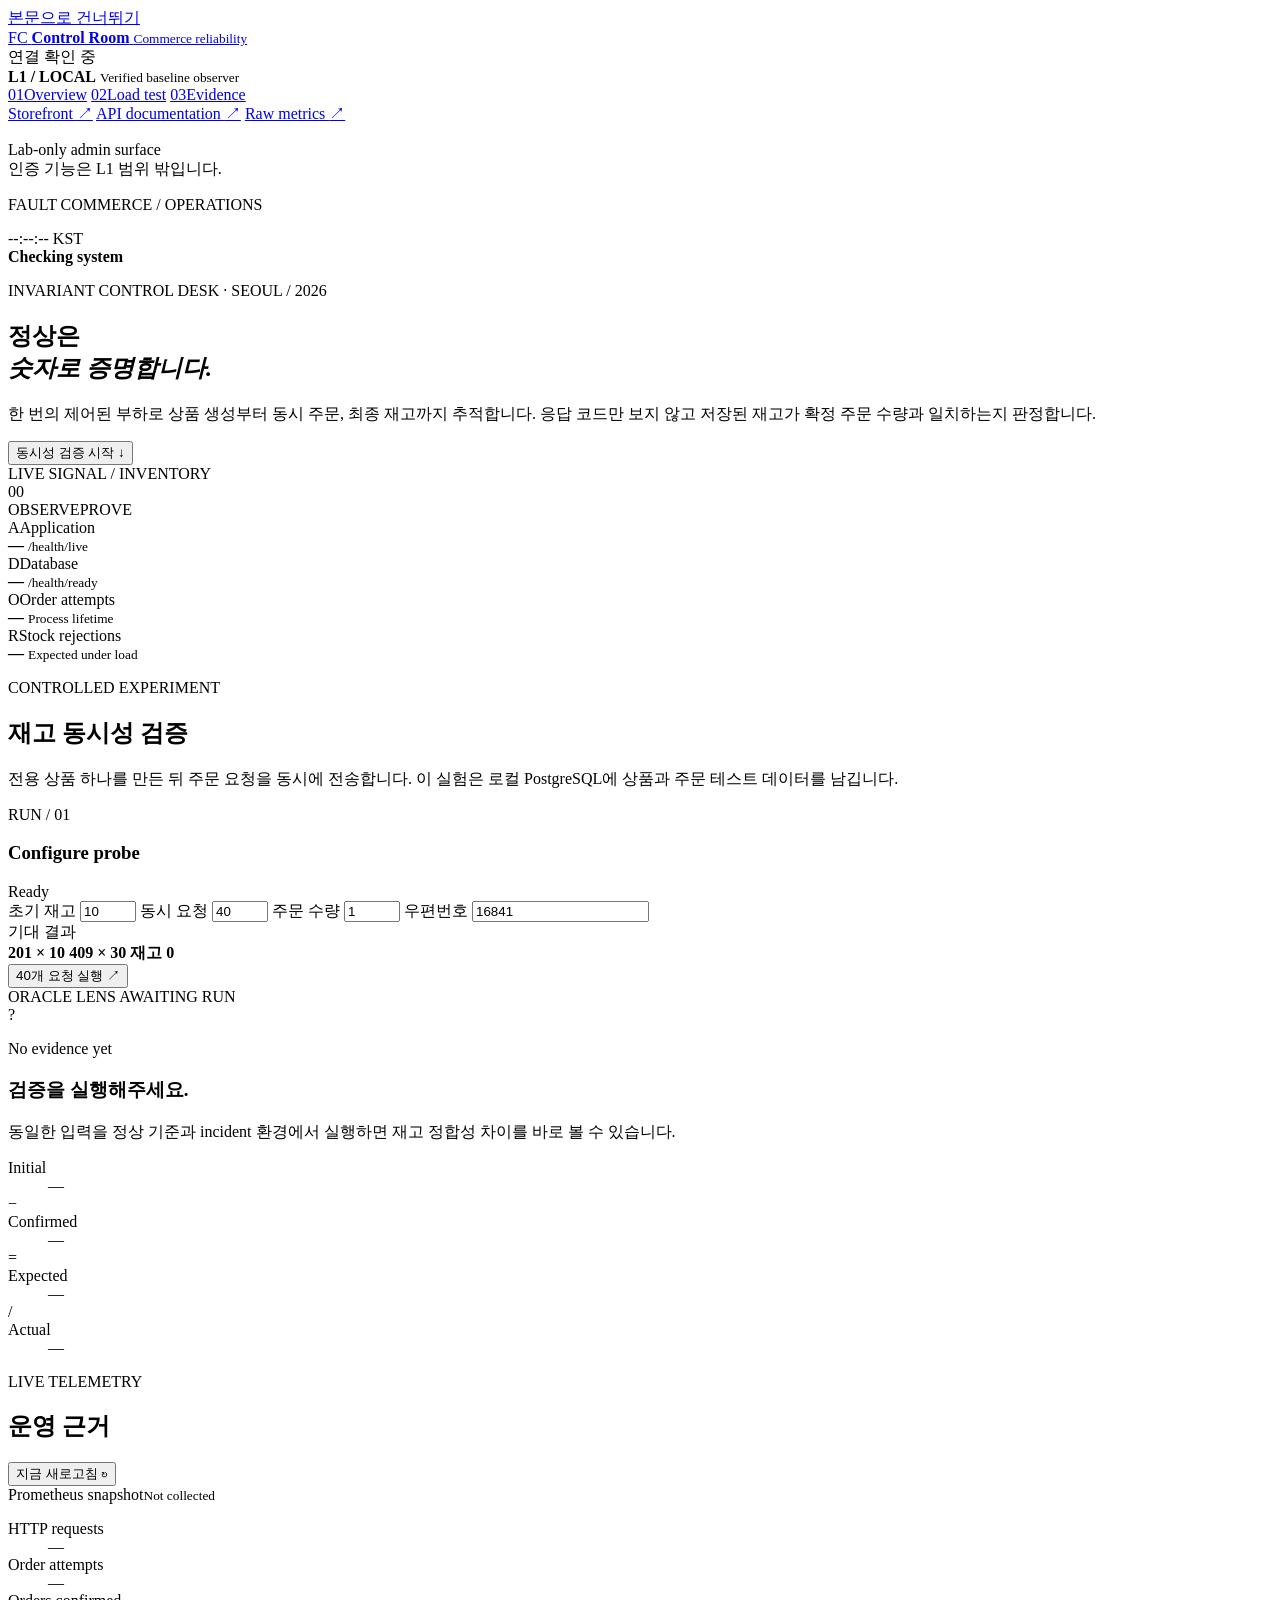
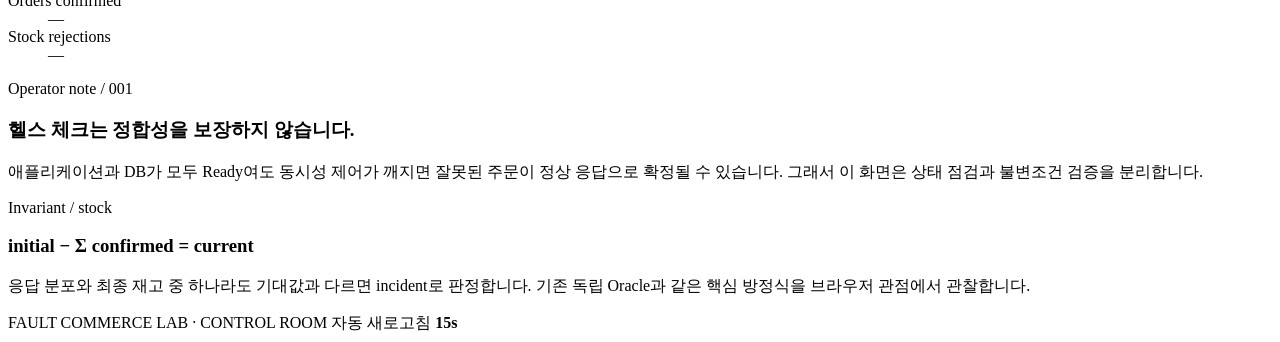
==== app/frontend/admin.html @ 38551f76 "feat: add admin concurrency control room" ====
<!doctype html>
<html lang="ko">
<head>
  <meta charset="utf-8">
  <meta name="viewport" content="width=device-width, initial-scale=1">
  <meta name="description" content="Fault Commerce Lab 운영 상태와 재고 동시성 불변조건을 검증하는 관리자 관찰 대시보드.">
  <meta name="theme-color" content="#101815">
  <title>Control Room · Fault Commerce Lab</title>
  <link rel="icon" href="/static/favicon.svg" type="image/svg+xml">
  <link rel="stylesheet" href="/static/admin.css">
  <script src="/static/admin.js" defer></script>
</head>
<body>
  <a class="skip-link" href="#main">본문으로 건너뛰기</a>

  <div class="control-room">
    <aside class="sidebar">
      <a class="operator-brand" href="/" aria-label="Fault Commerce Lab 스토어로 이동">
        <span class="brand-mark" aria-hidden="true"><span>F</span><span>C</span></span>
        <span>
          <strong>Control Room</strong>
          <small>Commerce reliability</small>
        </span>
      </a>

      <div class="environment-card">
        <div>
          <span class="environment-dot" data-environment-dot></span>
          <span data-environment-label>연결 확인 중</span>
        </div>
        <strong>L1 / LOCAL</strong>
        <small>Verified baseline observer</small>
      </div>

      <nav class="operator-nav" aria-label="관리자 메뉴">
        <a class="is-active" href="#overview"><span>01</span>Overview</a>
        <a href="#load-test"><span>02</span>Load test</a>
        <a href="#evidence"><span>03</span>Evidence</a>
      </nav>

      <div class="sidebar-links">
        <a href="/">Storefront <span aria-hidden="true">↗</span></a>
        <a href="/docs" target="_blank" rel="noreferrer">API documentation <span aria-hidden="true">↗</span></a>
        <a href="/metrics" target="_blank" rel="noreferrer">Raw metrics <span aria-hidden="true">↗</span></a>
      </div>

      <p class="sidebar-note">
        Lab-only admin surface<br>
        인증 기능은 L1 범위 밖입니다.
      </p>
    </aside>

    <main class="workspace" id="main">
      <header class="workspace-header">
        <div>
          <p>FAULT COMMERCE / OPERATIONS</p>
          <span data-clock>--:--:-- KST</span>
        </div>
        <div class="system-pill" data-system-pill>
          <span></span>
          <strong data-system-status>Checking system</strong>
        </div>
      </header>

      <section class="overview" id="overview">
        <div class="overview-copy">
          <p class="eyebrow">INVARIANT CONTROL DESK · SEOUL / 2026</p>
          <h1>정상은<br><em>숫자로 증명합니다.</em></h1>
          <p>
            한 번의 제어된 부하로 상품 생성부터 동시 주문, 최종 재고까지 추적합니다.
            응답 코드만 보지 않고 저장된 재고가 확정 주문 수량과 일치하는지 판정합니다.
          </p>
          <button class="primary-action" type="button" data-run-shortcut>
            동시성 검증 시작 <span aria-hidden="true">↓</span>
          </button>
        </div>

        <div class="overview-signal" aria-hidden="true">
          <div class="signal-frame">
            <span class="frame-label">LIVE SIGNAL / INVENTORY</span>
            <div class="signal-number" data-signal-number>00</div>
            <div class="signal-bars">
              <i></i><i></i><i></i><i></i><i></i><i></i><i></i><i></i>
            </div>
            <div class="signal-axis"><span>OBSERVE</span><span>PROVE</span></div>
          </div>
        </div>
      </section>

      <section class="health-grid" aria-label="시스템 상태">
        <article>
          <div class="card-label"><span>A</span>Application</div>
          <strong data-live-value>—</strong>
          <small>/health/live</small>
        </article>
        <article>
          <div class="card-label"><span>D</span>Database</div>
          <strong data-ready-value>—</strong>
          <small>/health/ready</small>
        </article>
        <article>
          <div class="card-label"><span>O</span>Order attempts</div>
          <strong data-attempt-value>—</strong>
          <small>Process lifetime</small>
        </article>
        <article>
          <div class="card-label"><span>R</span>Stock rejections</div>
          <strong data-rejection-value>—</strong>
          <small>Expected under load</small>
        </article>
      </section>

      <section class="test-section" id="load-test">
        <div class="section-heading">
          <div>
            <p class="eyebrow">CONTROLLED EXPERIMENT</p>
            <h2>재고 동시성 검증</h2>
          </div>
          <p>
            전용 상품 하나를 만든 뒤 주문 요청을 동시에 전송합니다.
            이 실험은 로컬 PostgreSQL에 상품과 주문 테스트 데이터를 남깁니다.
          </p>
        </div>

        <div class="test-layout">
          <article class="probe-panel">
            <header>
              <div>
                <span class="panel-index">RUN / 01</span>
                <h3>Configure probe</h3>
              </div>
              <span class="panel-state" data-panel-state>Ready</span>
            </header>

            <form id="probe-form">
              <div class="field-grid">
                <label>
                  <span>초기 재고</span>
                  <input name="stock" type="number" min="1" max="100" value="10" required>
                </label>
                <label>
                  <span>동시 요청</span>
                  <input name="requests" type="number" min="1" max="100" value="40" required>
                </label>
                <label>
                  <span>주문 수량</span>
                  <input name="quantity" type="number" min="1" max="100" value="1" required>
                </label>
                <label>
                  <span>우편번호</span>
                  <input name="postal_code" type="text" inputmode="numeric" pattern="[0-9]{5}" maxlength="5" value="16841" required>
                </label>
              </div>

              <div class="expectation">
                <span>기대 결과</span>
                <div>
                  <strong data-expected-success>201 × 10</strong>
                  <strong data-expected-rejection>409 × 30</strong>
                  <strong data-expected-stock>재고 0</strong>
                </div>
              </div>

              <button class="run-button" type="submit">
                <span data-run-label>40개 요청 실행</span>
                <span class="run-icon" aria-hidden="true">↗</span>
              </button>
            </form>
          </article>

          <aside class="verdict-panel" data-verdict-panel data-state="idle" aria-live="polite">
            <div class="verdict-topline">
              <span>ORACLE LENS</span>
              <span data-verdict-code>AWAITING RUN</span>
            </div>
            <div class="verdict-mark" aria-hidden="true"><span>?</span></div>
            <p class="verdict-kicker" data-verdict-kicker>No evidence yet</p>
            <h3 data-verdict-title>검증을 실행해주세요.</h3>
            <p data-verdict-message>
              동일한 입력을 정상 기준과 incident 환경에서 실행하면 재고 정합성 차이를 바로 볼 수 있습니다.
            </p>
            <dl class="equation" data-equation>
              <div><dt>Initial</dt><dd>—</dd></div>
              <span>−</span>
              <div><dt>Confirmed</dt><dd>—</dd></div>
              <span>=</span>
              <div><dt>Expected</dt><dd>—</dd></div>
              <span>/</span>
              <div><dt>Actual</dt><dd>—</dd></div>
            </dl>
          </aside>
        </div>
      </section>

      <section class="results-section" data-results hidden>
        <div class="section-heading compact">
          <div>
            <p class="eyebrow">OBSERVED RESULTS</p>
            <h2>실행 증거</h2>
          </div>
          <button class="text-action" type="button" data-export disabled>JSON 저장 <span aria-hidden="true">↓</span></button>
        </div>

        <div class="result-cards">
          <article><span>201 Created</span><strong data-result-success>0</strong><i class="bar success" data-success-bar></i></article>
          <article><span>409 Rejected</span><strong data-result-rejected>0</strong><i class="bar rejected" data-rejected-bar></i></article>
          <article><span>Other / Error</span><strong data-result-error>0</strong><i class="bar error" data-error-bar></i></article>
          <article><span>P95 latency</span><strong data-result-p95>0 ms</strong><small data-result-duration>Total 0 ms</small></article>
        </div>

        <article class="request-log">
          <header>
            <div>
              <span class="panel-index">TRACE / HTTP</span>
              <h3>Request ledger</h3>
            </div>
            <span data-request-count>0 requests</span>
          </header>
          <div class="table-wrap">
            <table>
              <thead>
                <tr>
                  <th scope="col">No.</th>
                  <th scope="col">Status</th>
                  <th scope="col">Latency</th>
                  <th scope="col">Request ID</th>
                </tr>
              </thead>
              <tbody data-request-rows></tbody>
            </table>
          </div>
        </article>
      </section>

      <section class="evidence-section" id="evidence">
        <div class="section-heading compact">
          <div>
            <p class="eyebrow">LIVE TELEMETRY</p>
            <h2>운영 근거</h2>
          </div>
          <button class="text-action" type="button" data-refresh>지금 새로고침 <span aria-hidden="true">↻</span></button>
        </div>

        <div class="evidence-grid">
          <article class="metric-ledger">
            <header><span>Prometheus snapshot</span><small data-metric-time>Not collected</small></header>
            <dl>
              <div><dt>HTTP requests</dt><dd data-http-total>—</dd></div>
              <div><dt>Order attempts</dt><dd data-attempt-detail>—</dd></div>
              <div><dt>Orders confirmed</dt><dd data-confirmed-detail>—</dd></div>
              <div><dt>Stock rejections</dt><dd data-rejection-detail>—</dd></div>
            </dl>
          </article>

          <article class="operator-note">
            <span>Operator note / 001</span>
            <h3>헬스 체크는 정합성을 보장하지 않습니다.</h3>
            <p>
              애플리케이션과 DB가 모두 Ready여도 동시성 제어가 깨지면 잘못된 주문이 정상 응답으로 확정될 수 있습니다.
              그래서 이 화면은 상태 점검과 불변조건 검증을 분리합니다.
            </p>
          </article>

          <article class="operator-note accent">
            <span>Invariant / stock</span>
            <h3>initial − Σ confirmed = current</h3>
            <p>
              응답 분포와 최종 재고 중 하나라도 기대값과 다르면 incident로 판정합니다.
              기존 독립 Oracle과 같은 핵심 방정식을 브라우저 관점에서 관찰합니다.
            </p>
          </article>
        </div>
      </section>

      <footer class="workspace-footer">
        <span>FAULT COMMERCE LAB · CONTROL ROOM</span>
        <span>자동 새로고침 <strong>15s</strong></span>
      </footer>
    </main>
  </div>

  <div class="toast" data-toast role="status" aria-live="polite"></div>
</body>
</html>
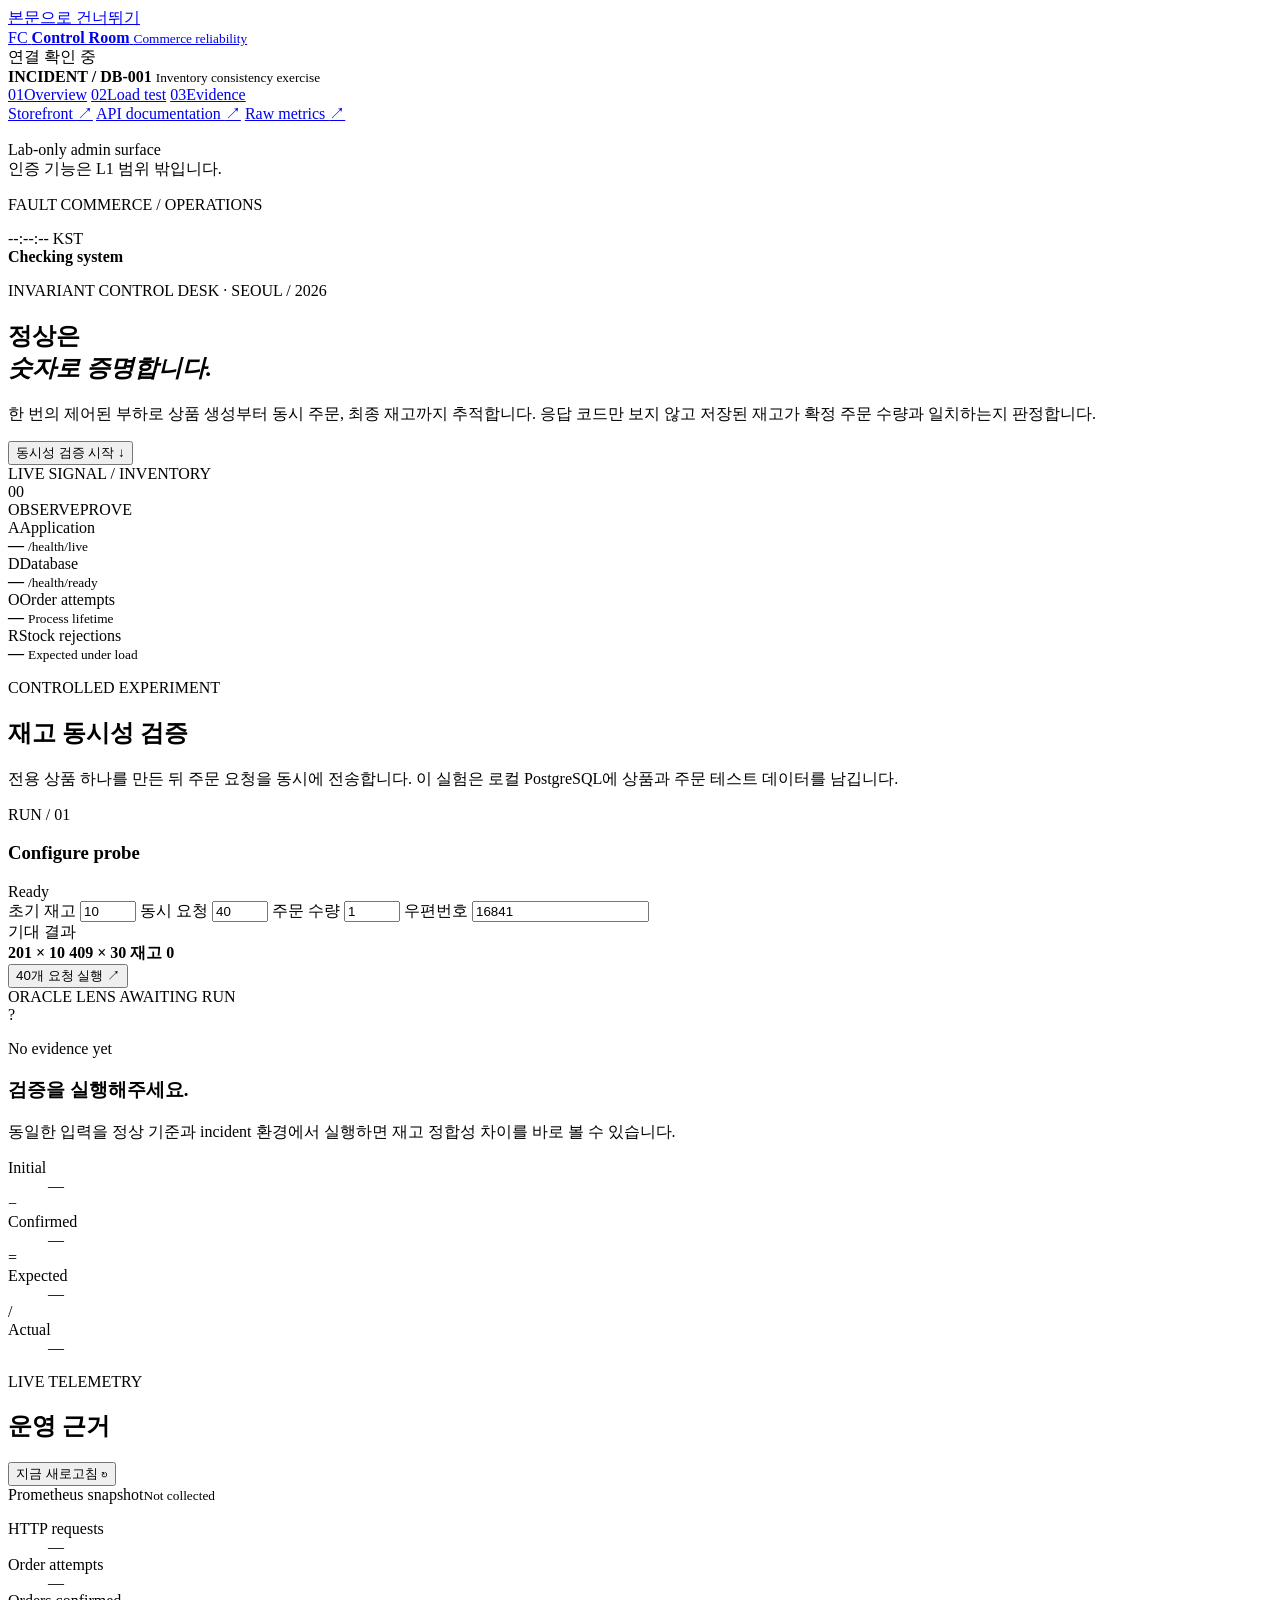
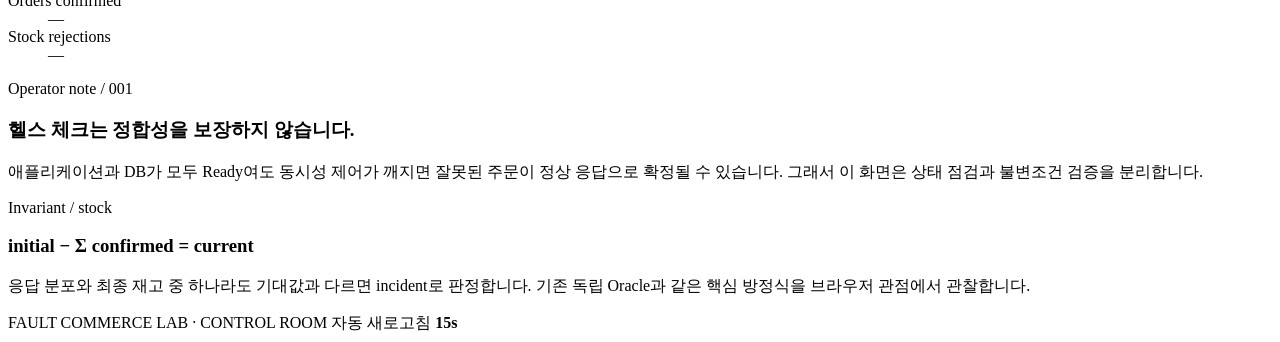
==== commit 1a4ec1ce: "feat: inject DB-001 inventory lost update incident" ====
--- a/app/frontend/admin.html
+++ b/app/frontend/admin.html
@@ -28,8 +28,8 @@
           <span class="environment-dot" data-environment-dot></span>
           <span data-environment-label>연결 확인 중</span>
         </div>
-        <strong>L1 / LOCAL</strong>
-        <small>Verified baseline observer</small>
+        <strong>INCIDENT / DB-001</strong>
+        <small>Inventory consistency exercise</small>
       </div>
 
       <nav class="operator-nav" aria-label="관리자 메뉴">
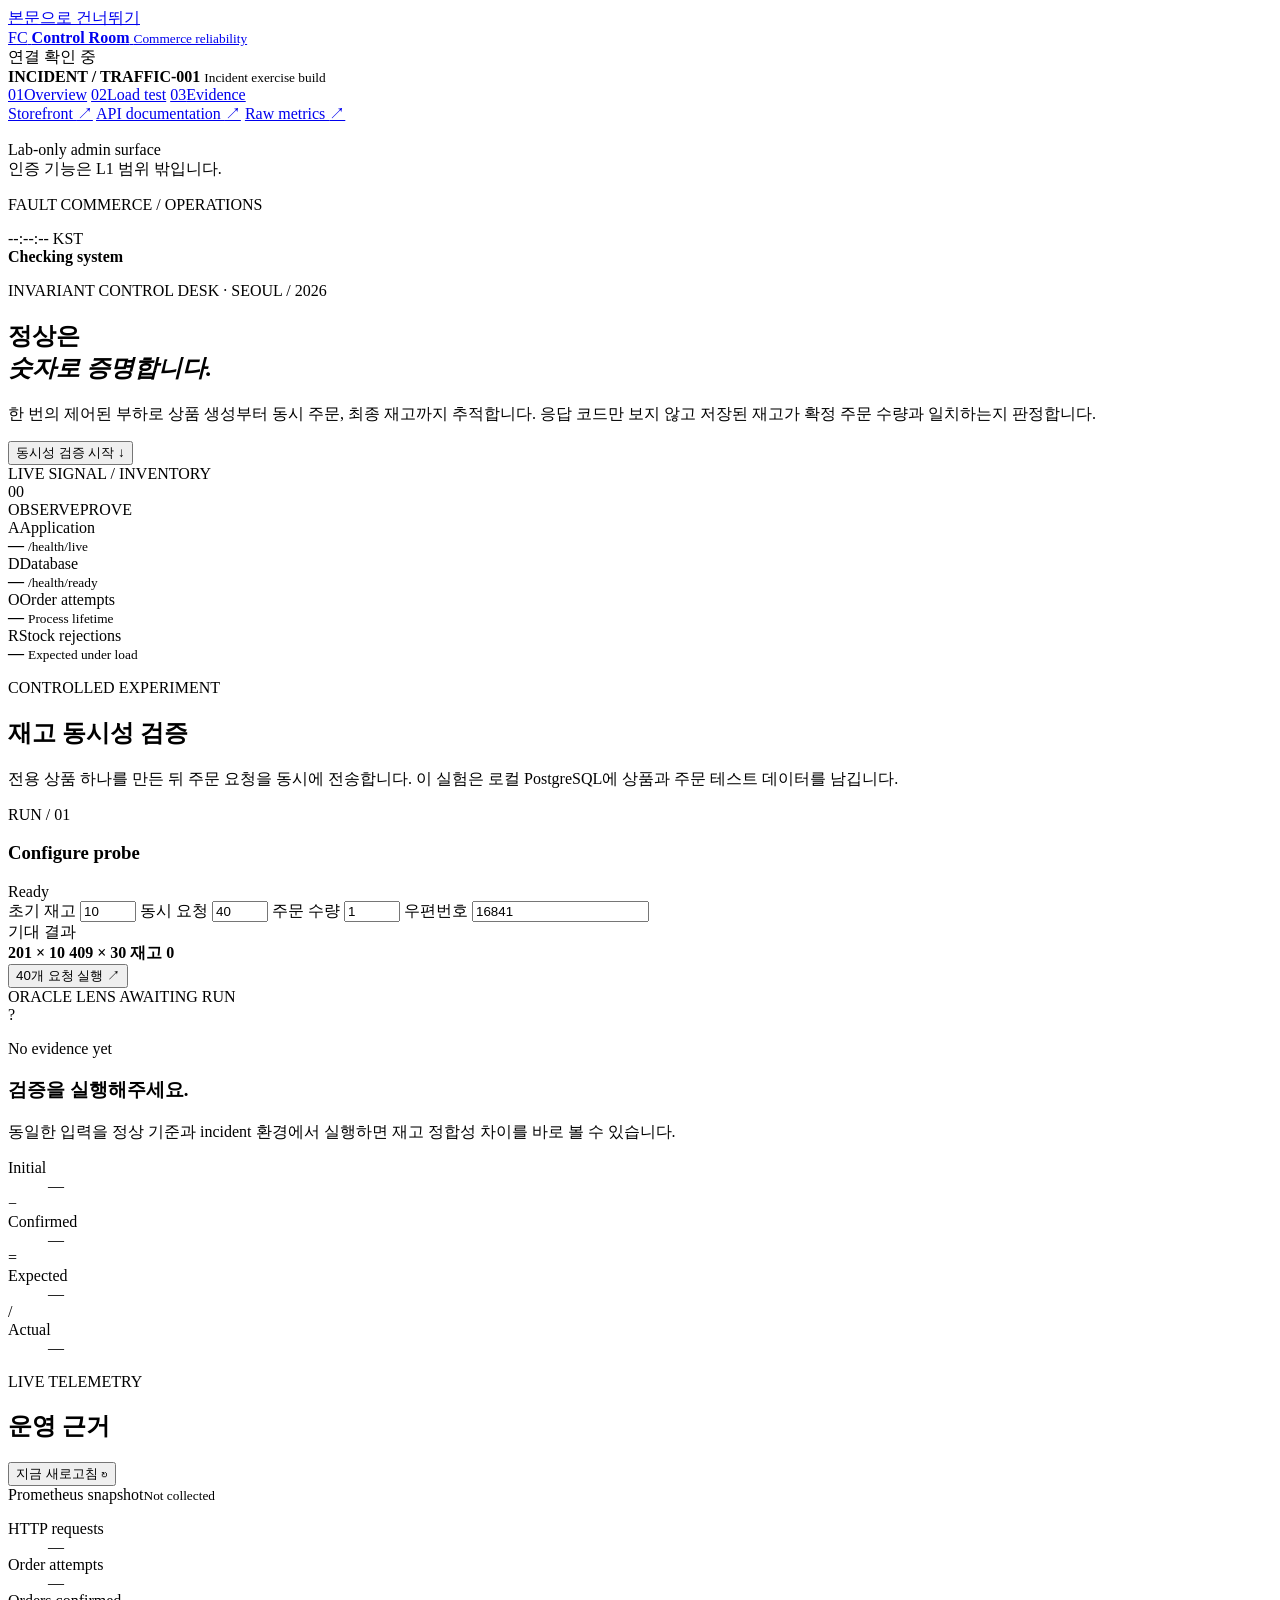
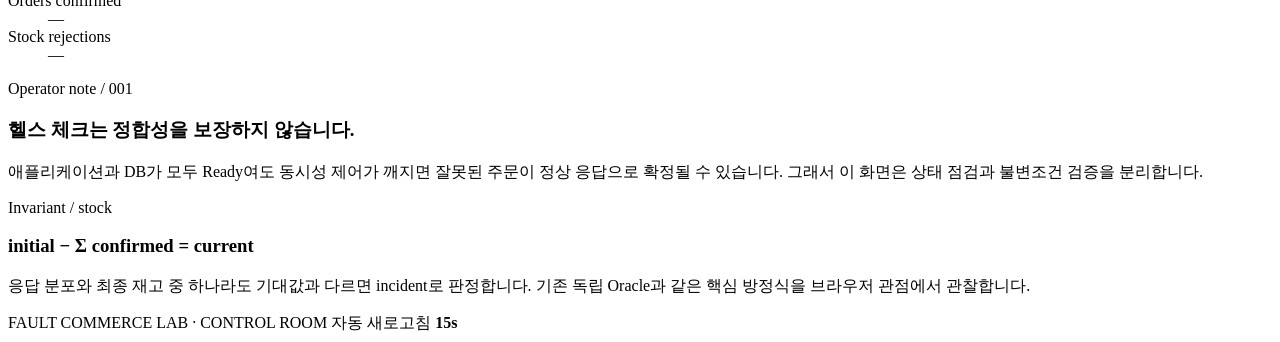
==== commit b2d36031: "chore: prepare incident traffic-001 Co-Authored-By: Claude Opus 5.5 <noreply@anthropic.com>" ====
--- a/app/frontend/admin.html
+++ b/app/frontend/admin.html
@@ -28,8 +28,8 @@
           <span class="environment-dot" data-environment-dot></span>
           <span data-environment-label>연결 확인 중</span>
         </div>
-        <strong>INCIDENT / DB-001</strong>
-        <small>Inventory consistency exercise</small>
+        <strong>INCIDENT / TRAFFIC-001</strong>
+        <small>Incident exercise build</small>
       </div>
 
       <nav class="operator-nav" aria-label="관리자 메뉴">
